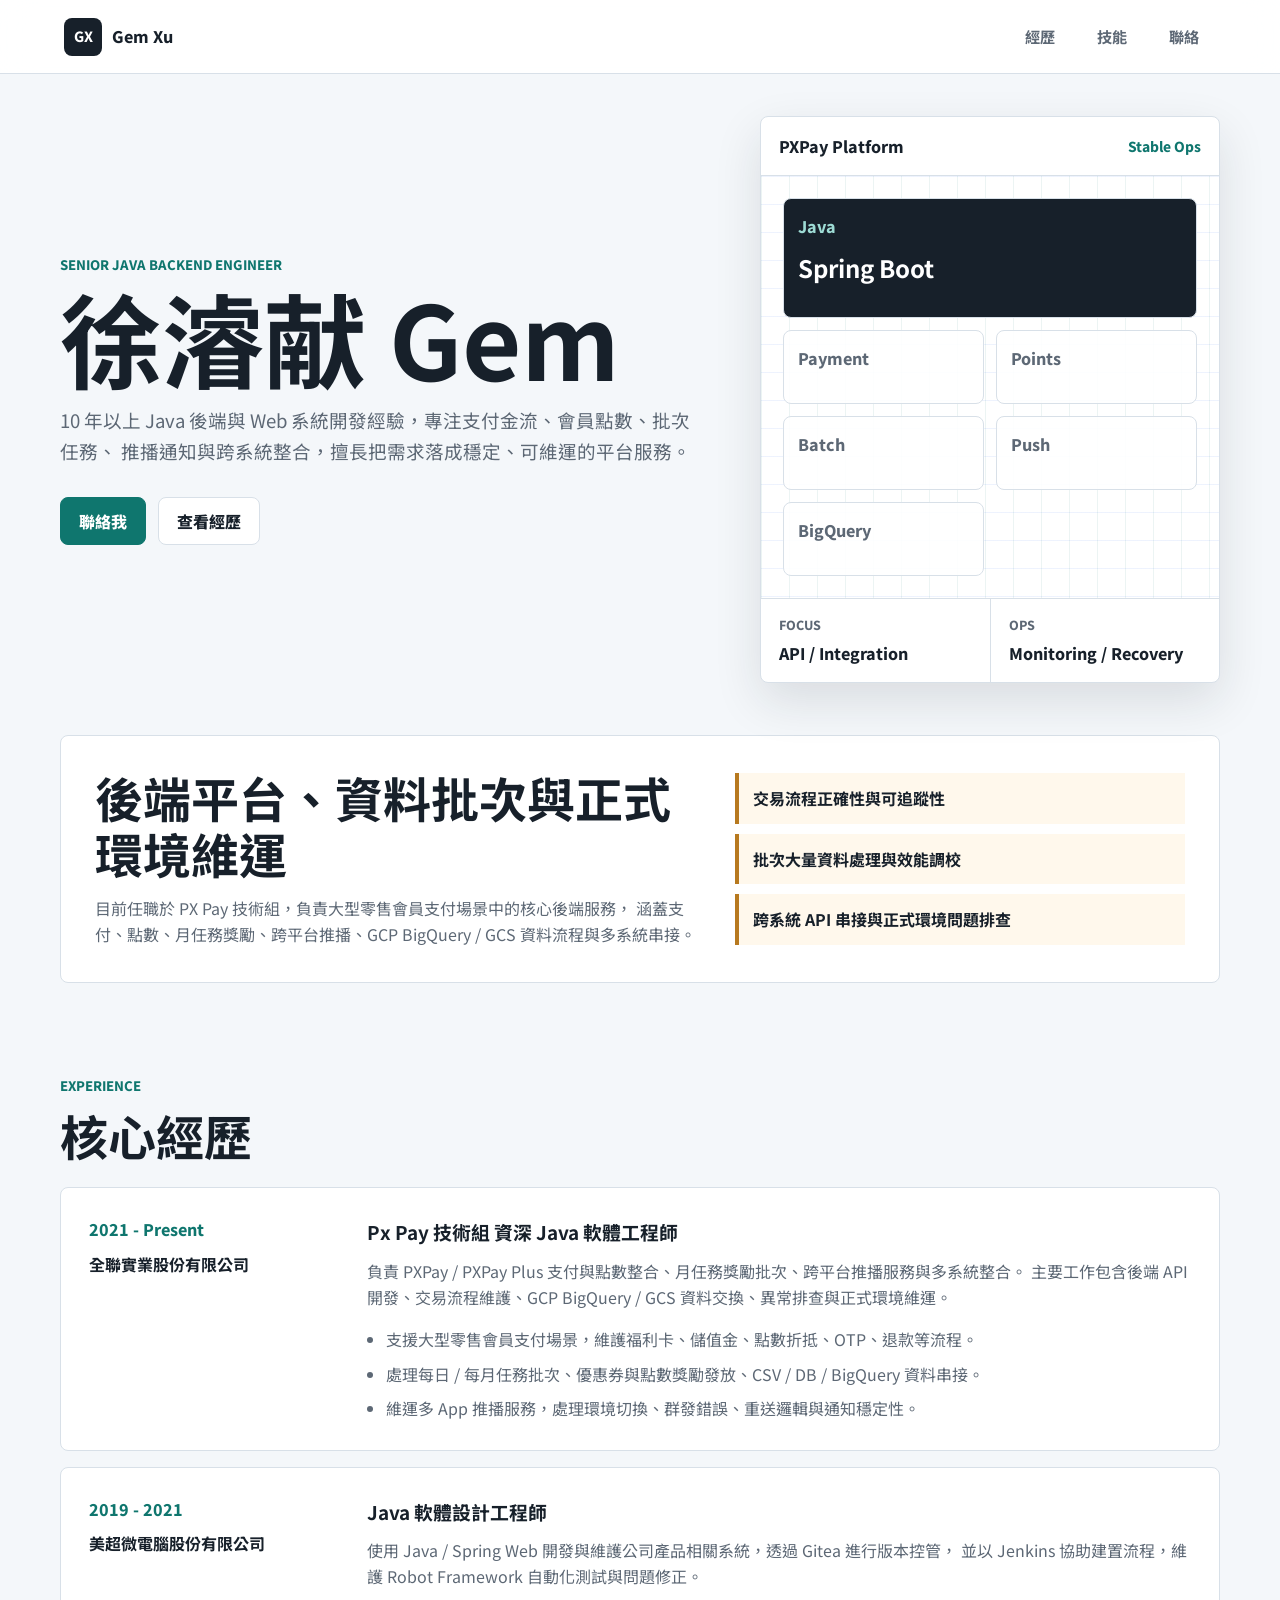
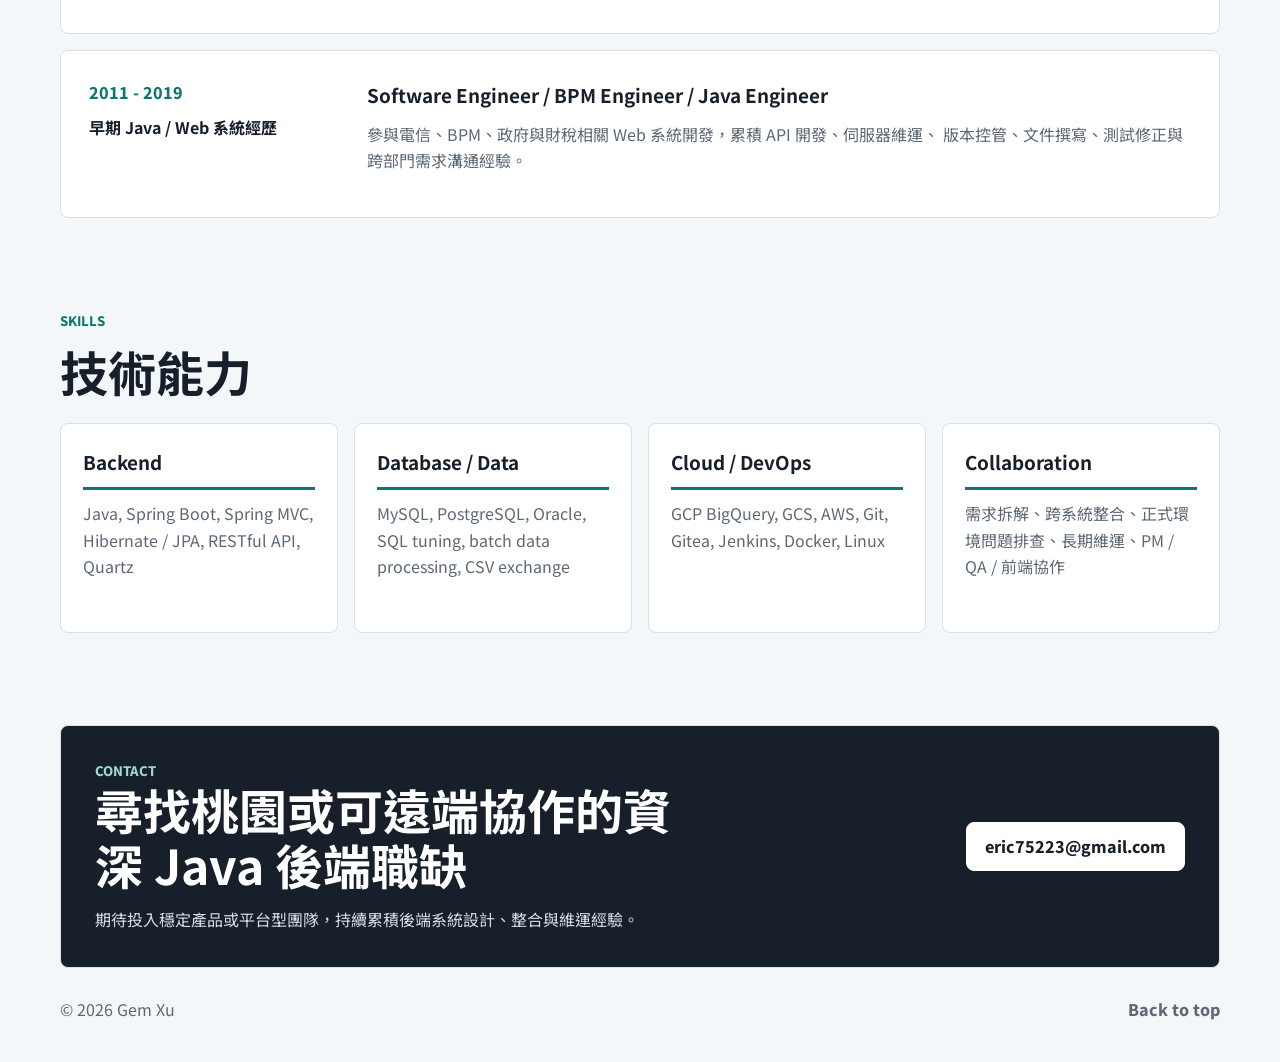
==== index.html @ e2e2501b "Add personal portfolio page" ====
<!doctype html>
<html lang="zh-Hant">
  <head>
    <meta charset="utf-8">
    <meta name="viewport" content="width=device-width, initial-scale=1">
    <meta name="description" content="徐濬献 Gem - Senior Java Backend Engineer portfolio">
    <title>Gem Xu | Senior Java Backend Engineer</title>
    <link rel="preconnect" href="https://fonts.googleapis.com">
    <link rel="preconnect" href="https://fonts.gstatic.com" crossorigin>
    <link href="https://fonts.googleapis.com/css2?family=Noto+Sans+TC:wght@400;500;700;800&display=swap" rel="stylesheet">
    <link rel="stylesheet" href="styles.css?v=1">
  </head>
  <body>
    <header class="site-header">
      <a class="brand" href="#top" aria-label="Gem Xu home">
        <span class="brand-mark">GX</span>
        <span>Gem Xu</span>
      </a>
      <nav class="nav" aria-label="Primary navigation">
        <a href="#work">經歷</a>
        <a href="#skills">技能</a>
        <a href="#contact">聯絡</a>
      </nav>
    </header>

    <main id="top">
      <section class="hero" aria-labelledby="hero-title">
        <div class="hero-copy">
          <p class="eyebrow">Senior Java Backend Engineer</p>
          <h1 id="hero-title">徐濬献 Gem</h1>
          <p class="lead">
            10 年以上 Java 後端與 Web 系統開發經驗，專注支付金流、會員點數、批次任務、
            推播通知與跨系統整合，擅長把需求落成穩定、可維運的平台服務。
          </p>
          <div class="hero-actions">
            <a class="button primary" href="mailto:eric75223@gmail.com">聯絡我</a>
            <a class="button secondary" href="#work">查看經歷</a>
          </div>
        </div>

        <div class="system-card" aria-label="Backend system overview">
          <div class="system-card-top">
            <span>PXPay Platform</span>
            <span class="status">Stable Ops</span>
          </div>
          <div class="system-map">
            <div class="node main-node">
              <span>Java</span>
              <strong>Spring Boot</strong>
            </div>
            <div class="node">Payment</div>
            <div class="node">Points</div>
            <div class="node">Batch</div>
            <div class="node">Push</div>
            <div class="node">BigQuery</div>
          </div>
          <dl class="system-stats">
            <div>
              <dt>Focus</dt>
              <dd>API / Integration</dd>
            </div>
            <div>
              <dt>Ops</dt>
              <dd>Monitoring / Recovery</dd>
            </div>
          </dl>
        </div>
      </section>

      <section class="summary" aria-label="Professional summary">
        <div>
          <h2>後端平台、資料批次與正式環境維運</h2>
          <p>
            目前任職於 PX Pay 技術組，負責大型零售會員支付場景中的核心後端服務，
            涵蓋支付、點數、月任務獎勵、跨平台推播、GCP BigQuery / GCS 資料流程與多系統串接。
          </p>
        </div>
        <ul class="highlights">
          <li>交易流程正確性與可追蹤性</li>
          <li>批次大量資料處理與效能調校</li>
          <li>跨系統 API 串接與正式環境問題排查</li>
        </ul>
      </section>

      <section id="work" class="section">
        <div class="section-heading">
          <p class="eyebrow">Experience</p>
          <h2>核心經歷</h2>
        </div>

        <div class="timeline">
          <article class="role">
            <div class="role-meta">
              <span>2021 - Present</span>
              <strong>全聯實業股份有限公司</strong>
            </div>
            <div class="role-body">
              <h3>Px Pay 技術組 資深 Java 軟體工程師</h3>
              <p>
                負責 PXPay / PXPay Plus 支付與點數整合、月任務獎勵批次、跨平台推播服務與多系統整合。
                主要工作包含後端 API 開發、交易流程維護、GCP BigQuery / GCS 資料交換、異常排查與正式環境維運。
              </p>
              <ul>
                <li>支援大型零售會員支付場景，維護福利卡、儲值金、點數折抵、OTP、退款等流程。</li>
                <li>處理每日 / 每月任務批次、優惠券與點數獎勵發放、CSV / DB / BigQuery 資料串接。</li>
                <li>維運多 App 推播服務，處理環境切換、群發錯誤、重送邏輯與通知穩定性。</li>
              </ul>
            </div>
          </article>

          <article class="role">
            <div class="role-meta">
              <span>2019 - 2021</span>
              <strong>美超微電腦股份有限公司</strong>
            </div>
            <div class="role-body">
              <h3>Java 軟體設計工程師</h3>
              <p>
                使用 Java / Spring Web 開發與維護公司產品相關系統，透過 Gitea 進行版本控管，
                並以 Jenkins 協助建置流程，維護 Robot Framework 自動化測試與問題修正。
              </p>
            </div>
          </article>

          <article class="role">
            <div class="role-meta">
              <span>2011 - 2019</span>
              <strong>早期 Java / Web 系統經歷</strong>
            </div>
            <div class="role-body">
              <h3>Software Engineer / BPM Engineer / Java Engineer</h3>
              <p>
                參與電信、BPM、政府與財稅相關 Web 系統開發，累積 API 開發、伺服器維運、
                版本控管、文件撰寫、測試修正與跨部門需求溝通經驗。
              </p>
            </div>
          </article>
        </div>
      </section>

      <section id="skills" class="section skill-section">
        <div class="section-heading">
          <p class="eyebrow">Skills</p>
          <h2>技術能力</h2>
        </div>
        <div class="skill-grid">
          <div class="skill-group">
            <h3>Backend</h3>
            <p>Java, Spring Boot, Spring MVC, Hibernate / JPA, RESTful API, Quartz</p>
          </div>
          <div class="skill-group">
            <h3>Database / Data</h3>
            <p>MySQL, PostgreSQL, Oracle, SQL tuning, batch data processing, CSV exchange</p>
          </div>
          <div class="skill-group">
            <h3>Cloud / DevOps</h3>
            <p>GCP BigQuery, GCS, AWS, Git, Gitea, Jenkins, Docker, Linux</p>
          </div>
          <div class="skill-group">
            <h3>Collaboration</h3>
            <p>需求拆解、跨系統整合、正式環境問題排查、長期維運、PM / QA / 前端協作</p>
          </div>
        </div>
      </section>

      <section id="contact" class="contact">
        <div>
          <p class="eyebrow">Contact</p>
          <h2>尋找桃園或可遠端協作的資深 Java 後端職缺</h2>
          <p>
            期待投入穩定產品或平台型團隊，持續累積後端系統設計、整合與維運經驗。
          </p>
        </div>
        <a class="button primary" href="mailto:eric75223@gmail.com">eric75223@gmail.com</a>
      </section>
    </main>

    <footer class="footer">
      <span>© <span id="year"></span> Gem Xu</span>
      <a href="#top">Back to top</a>
    </footer>

    <script src="script.js"></script>
  </body>
</html>
---- styles.css ----
:root {
  color-scheme: light;
  --ink: #17202a;
  --muted: #5d6875;
  --line: #d8e0e8;
  --panel: #ffffff;
  --soft: #f4f7fa;
  --teal: #0f766e;
  --blue: #2563eb;
  --gold: #b7791f;
  --shadow: 0 18px 48px rgba(23, 32, 42, 0.12);
}

* {
  box-sizing: border-box;
}

html {
  scroll-behavior: smooth;
}

body {
  margin: 0;
  background: var(--soft);
  color: var(--ink);
  font-family: "Noto Sans TC", system-ui, -apple-system, BlinkMacSystemFont, "Segoe UI", sans-serif;
  line-height: 1.65;
}

a {
  color: inherit;
  text-decoration: none;
}

.site-header {
  position: sticky;
  top: 0;
  z-index: 20;
  display: flex;
  align-items: center;
  justify-content: space-between;
  gap: 24px;
  padding: 16px clamp(20px, 5vw, 72px);
  background: rgba(255, 255, 255, 0.92);
  border-bottom: 1px solid var(--line);
  backdrop-filter: blur(16px);
}

.brand,
.nav,
.hero-actions,
.system-card-top,
.system-stats,
.footer {
  display: flex;
  align-items: center;
}

.brand {
  gap: 10px;
  font-weight: 800;
}

.brand-mark {
  display: grid;
  place-items: center;
  width: 38px;
  height: 38px;
  border-radius: 8px;
  background: var(--ink);
  color: #fff;
  font-size: 0.88rem;
  letter-spacing: 0;
}

.nav {
  gap: 8px;
}

.nav a {
  min-width: 64px;
  padding: 8px 12px;
  border-radius: 8px;
  color: var(--muted);
  font-size: 0.95rem;
  font-weight: 700;
  text-align: center;
}

.nav a:hover {
  background: #e8eef4;
  color: var(--ink);
}

main {
  width: min(1160px, calc(100% - 40px));
  margin: 0 auto;
}

.hero {
  display: grid;
  grid-template-columns: minmax(0, 1fr) minmax(340px, 460px);
  gap: clamp(28px, 5vw, 72px);
  align-items: center;
  min-height: clamp(620px, 72vh, 780px);
  padding: 42px 0 52px;
}

.eyebrow {
  margin: 0 0 12px;
  color: var(--teal);
  font-size: 0.82rem;
  font-weight: 800;
  letter-spacing: 0;
  text-transform: uppercase;
}

h1,
h2,
h3,
p {
  margin-top: 0;
}

h1 {
  margin-bottom: 20px;
  font-size: clamp(3rem, 8vw, 6.7rem);
  line-height: 0.95;
  letter-spacing: 0;
}

h2 {
  margin-bottom: 14px;
  font-size: clamp(1.8rem, 4vw, 3rem);
  line-height: 1.15;
  letter-spacing: 0;
}

h3 {
  margin-bottom: 10px;
  font-size: 1.18rem;
}

.lead {
  max-width: 680px;
  color: var(--muted);
  font-size: 1.16rem;
}

.hero-actions {
  flex-wrap: wrap;
  gap: 12px;
  margin-top: 30px;
}

.button {
  display: inline-flex;
  align-items: center;
  justify-content: center;
  min-height: 46px;
  padding: 10px 18px;
  border: 1px solid var(--line);
  border-radius: 8px;
  font-weight: 800;
}

.button.primary {
  border-color: var(--teal);
  background: var(--teal);
  color: #fff;
}

.button.secondary {
  background: #fff;
  color: var(--ink);
}

.system-card {
  overflow: hidden;
  border: 1px solid var(--line);
  border-radius: 8px;
  background: var(--panel);
  box-shadow: var(--shadow);
}

.system-card-top {
  justify-content: space-between;
  padding: 16px 18px;
  border-bottom: 1px solid var(--line);
  font-weight: 800;
}

.status {
  color: var(--teal);
  font-size: 0.86rem;
}

.system-map {
  display: grid;
  grid-template-columns: repeat(2, minmax(0, 1fr));
  gap: 12px;
  padding: 22px;
  background:
    linear-gradient(90deg, rgba(15, 118, 110, 0.08) 1px, transparent 1px),
    linear-gradient(rgba(37, 99, 235, 0.08) 1px, transparent 1px);
  background-size: 28px 28px;
}

.node {
  min-height: 74px;
  padding: 14px;
  border: 1px solid var(--line);
  border-radius: 8px;
  background: rgba(255, 255, 255, 0.9);
  color: var(--muted);
  font-weight: 800;
}

.main-node {
  grid-column: 1 / -1;
  min-height: 120px;
  background: var(--ink);
  color: #fff;
}

.main-node span,
.node strong {
  display: block;
}

.main-node span {
  color: #9ddbd4;
}

.main-node strong {
  margin-top: 8px;
  font-size: 1.5rem;
}

.system-stats {
  gap: 0;
  margin: 0;
  border-top: 1px solid var(--line);
}

.system-stats div {
  flex: 1;
  padding: 16px 18px;
}

.system-stats div + div {
  border-left: 1px solid var(--line);
}

dt {
  color: var(--muted);
  font-size: 0.78rem;
  font-weight: 800;
  text-transform: uppercase;
}

dd {
  margin: 4px 0 0;
  font-weight: 800;
}

.summary,
.contact {
  display: grid;
  grid-template-columns: minmax(0, 1.15fr) minmax(280px, 0.85fr);
  gap: 32px;
  align-items: center;
  padding: 34px;
  border: 1px solid var(--line);
  border-radius: 8px;
  background: var(--panel);
}

.summary p,
.contact p {
  margin-bottom: 0;
  color: var(--muted);
}

.highlights {
  display: grid;
  gap: 10px;
  margin: 0;
  padding: 0;
  list-style: none;
}

.highlights li {
  padding: 12px 14px;
  border-left: 4px solid var(--gold);
  background: #fff8ec;
  font-weight: 700;
}

.section {
  padding: 92px 0 0;
}

.section-heading {
  margin-bottom: 24px;
}

.timeline {
  display: grid;
  gap: 16px;
}

.role {
  display: grid;
  grid-template-columns: 250px minmax(0, 1fr);
  gap: 28px;
  padding: 28px;
  border: 1px solid var(--line);
  border-radius: 8px;
  background: var(--panel);
}

.role-meta {
  color: var(--muted);
}

.role-meta span,
.role-meta strong {
  display: block;
}

.role-meta span {
  margin-bottom: 8px;
  color: var(--teal);
  font-weight: 800;
}

.role-meta strong {
  color: var(--ink);
}

.role-body p,
.role-body li,
.skill-group p {
  color: var(--muted);
}

.role-body ul {
  display: grid;
  gap: 8px;
  margin: 16px 0 0;
  padding-left: 1.2rem;
}

.skill-grid {
  display: grid;
  grid-template-columns: repeat(4, minmax(0, 1fr));
  gap: 16px;
}

.skill-group {
  min-height: 210px;
  padding: 22px;
  border: 1px solid var(--line);
  border-radius: 8px;
  background: var(--panel);
}

.skill-group h3 {
  padding-bottom: 10px;
  border-bottom: 3px solid var(--teal);
}

.contact {
  margin: 92px 0 0;
  background: var(--ink);
  color: #fff;
}

.contact .eyebrow {
  color: #9ddbd4;
}

.contact p {
  color: #d6dde6;
}

.contact .button {
  justify-self: end;
  border-color: #fff;
  background: #fff;
  color: var(--ink);
}

.footer {
  justify-content: space-between;
  width: min(1160px, calc(100% - 40px));
  margin: 0 auto;
  padding: 28px 0 40px;
  color: var(--muted);
}

.footer a {
  font-weight: 800;
}

@media (max-width: 900px) {
  .site-header {
    align-items: flex-start;
    flex-direction: column;
  }

  .hero,
  .summary,
  .contact,
  .role,
  .skill-grid {
    grid-template-columns: 1fr;
  }

  .hero {
    min-height: auto;
    padding-top: 42px;
  }

  .contact .button {
    justify-self: start;
  }
}

@media (max-width: 560px) {
  main,
  .footer {
    width: min(100% - 28px, 1160px);
  }

  .nav {
    width: 100%;
    justify-content: space-between;
  }

  .nav a {
    min-width: 0;
    flex: 1;
  }

  .system-map {
    grid-template-columns: 1fr;
  }

  .summary,
  .contact,
  .role,
  .skill-group {
    padding: 20px;
  }
}
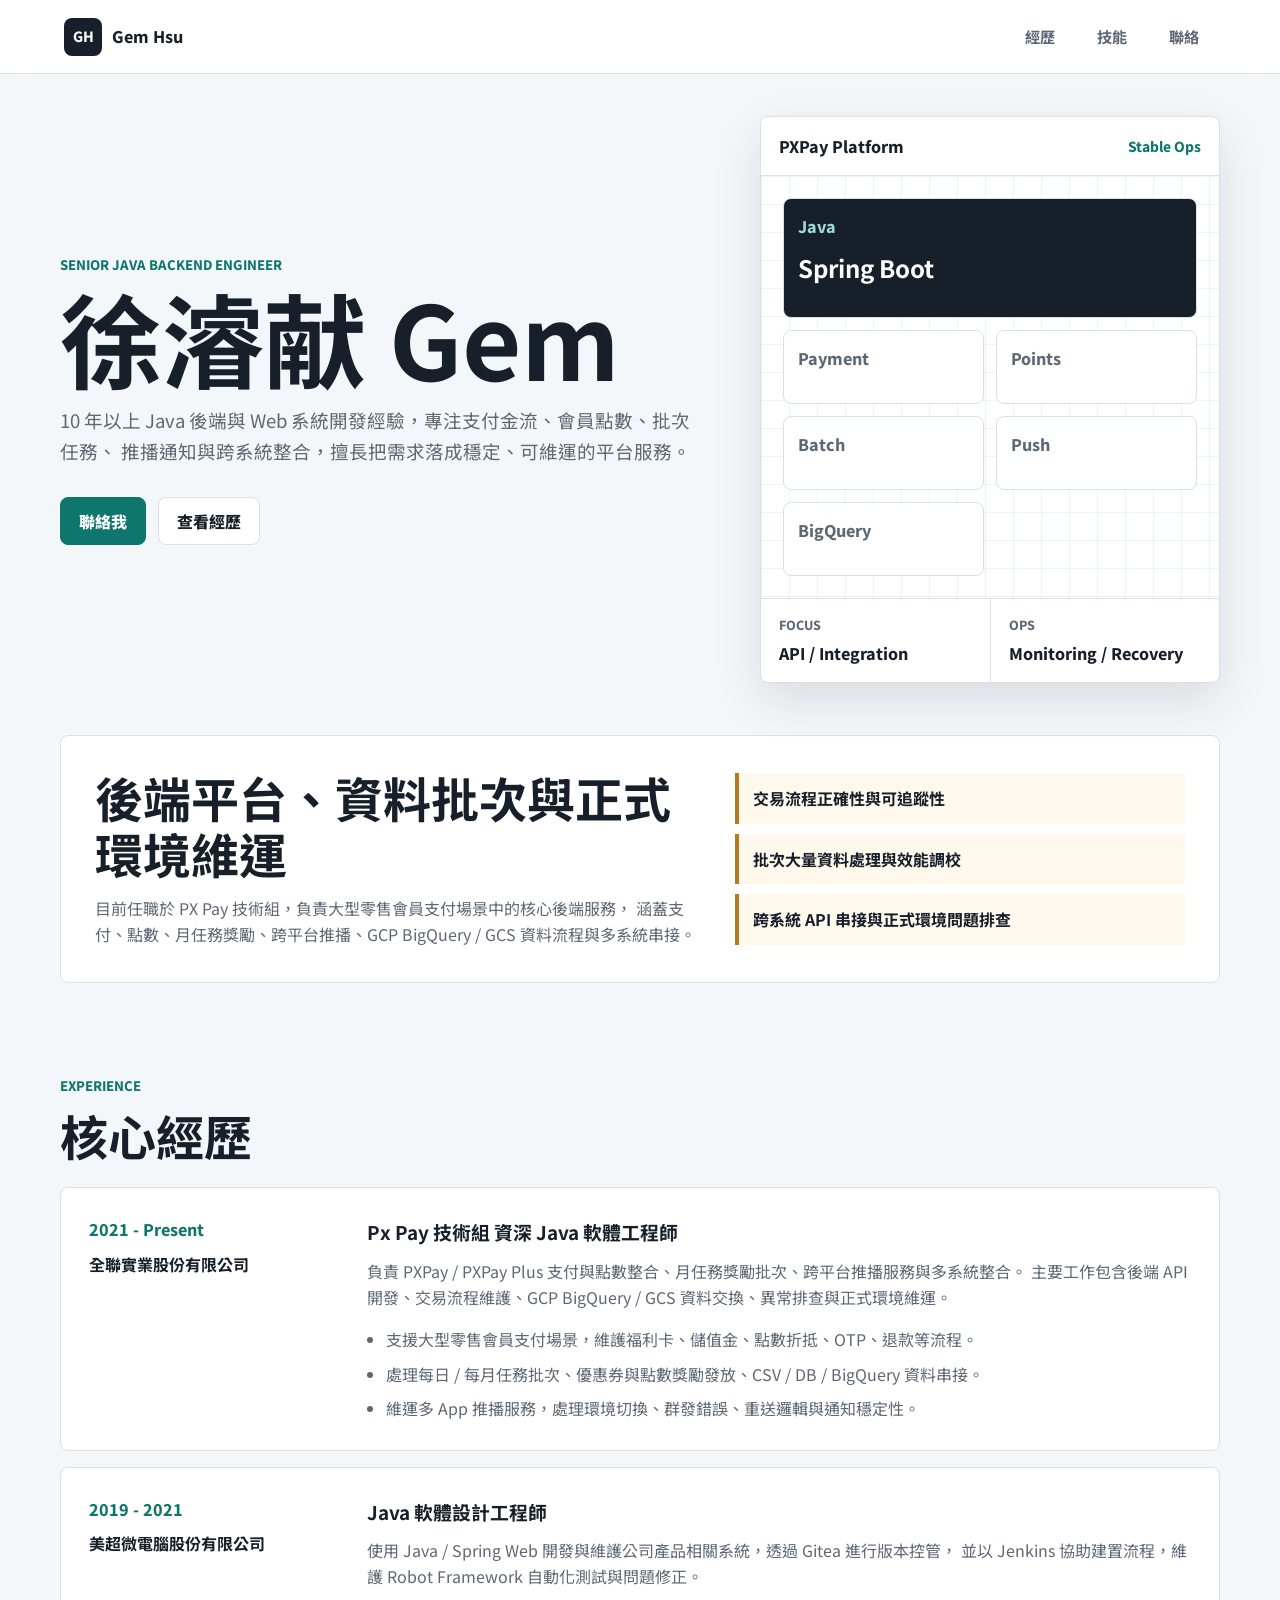
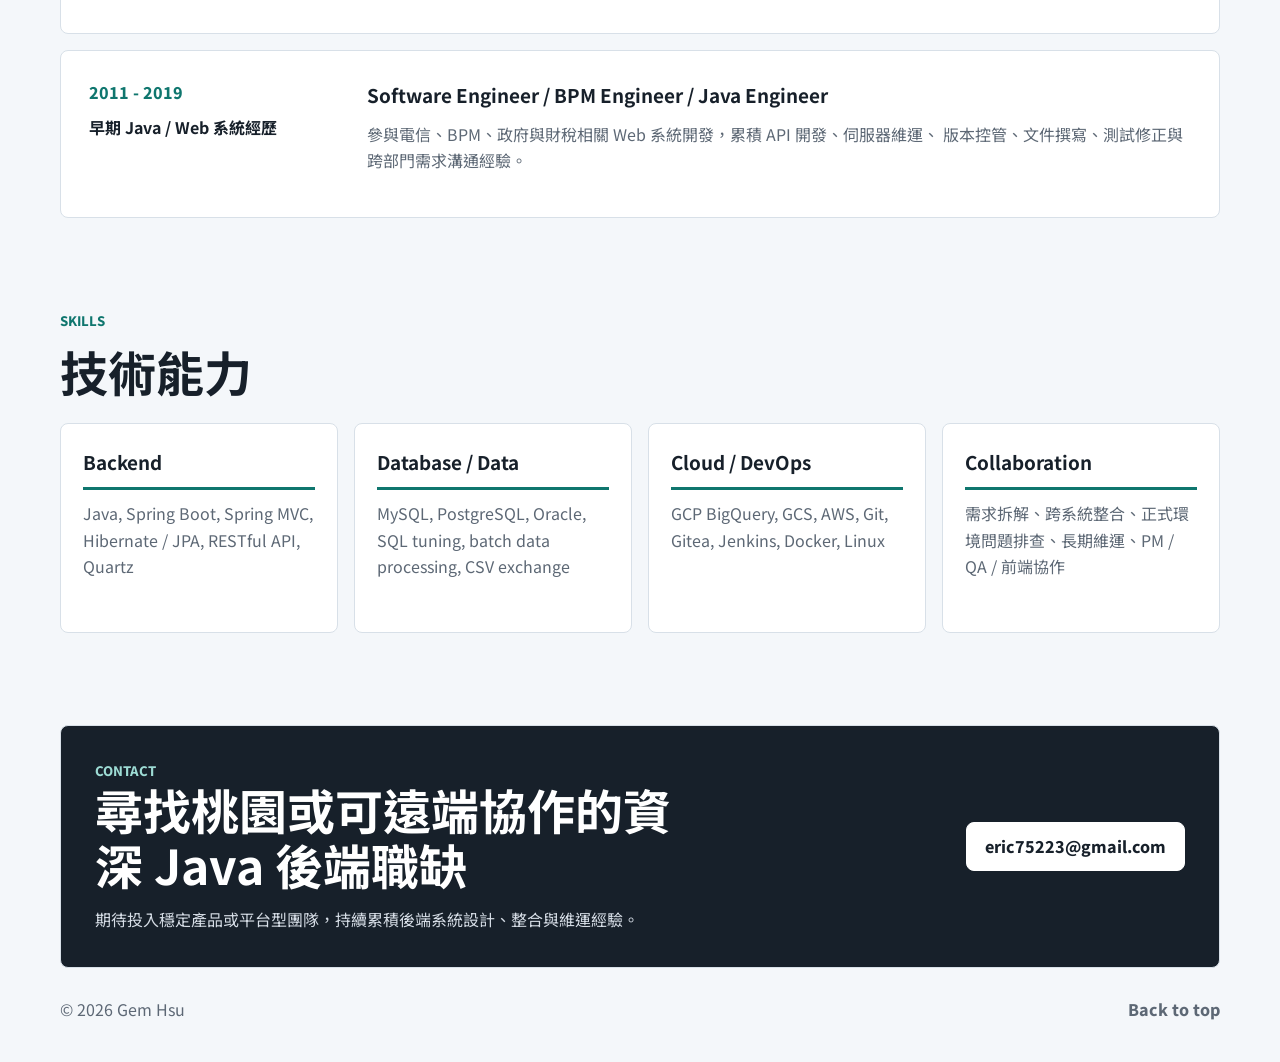
==== commit 8c03fb4e: "Fix portfolio name spelling" ====
--- a/index.html
+++ b/index.html
@@ -4,7 +4,7 @@
     <meta charset="utf-8">
     <meta name="viewport" content="width=device-width, initial-scale=1">
     <meta name="description" content="徐濬献 Gem - Senior Java Backend Engineer portfolio">
-    <title>Gem Xu | Senior Java Backend Engineer</title>
+    <title>Gem Hsu | Senior Java Backend Engineer</title>
     <link rel="preconnect" href="https://fonts.googleapis.com">
     <link rel="preconnect" href="https://fonts.gstatic.com" crossorigin>
     <link href="https://fonts.googleapis.com/css2?family=Noto+Sans+TC:wght@400;500;700;800&display=swap" rel="stylesheet">
@@ -12,9 +12,9 @@
   </head>
   <body>
     <header class="site-header">
-      <a class="brand" href="#top" aria-label="Gem Xu home">
-        <span class="brand-mark">GX</span>
-        <span>Gem Xu</span>
+      <a class="brand" href="#top" aria-label="Gem Hsu home">
+        <span class="brand-mark">GH</span>
+        <span>Gem Hsu</span>
       </a>
       <nav class="nav" aria-label="Primary navigation">
         <a href="#work">經歷</a>
@@ -176,7 +176,7 @@
     </main>
 
     <footer class="footer">
-      <span>© <span id="year"></span> Gem Xu</span>
+      <span>© <span id="year"></span> Gem Hsu</span>
       <a href="#top">Back to top</a>
     </footer>
 
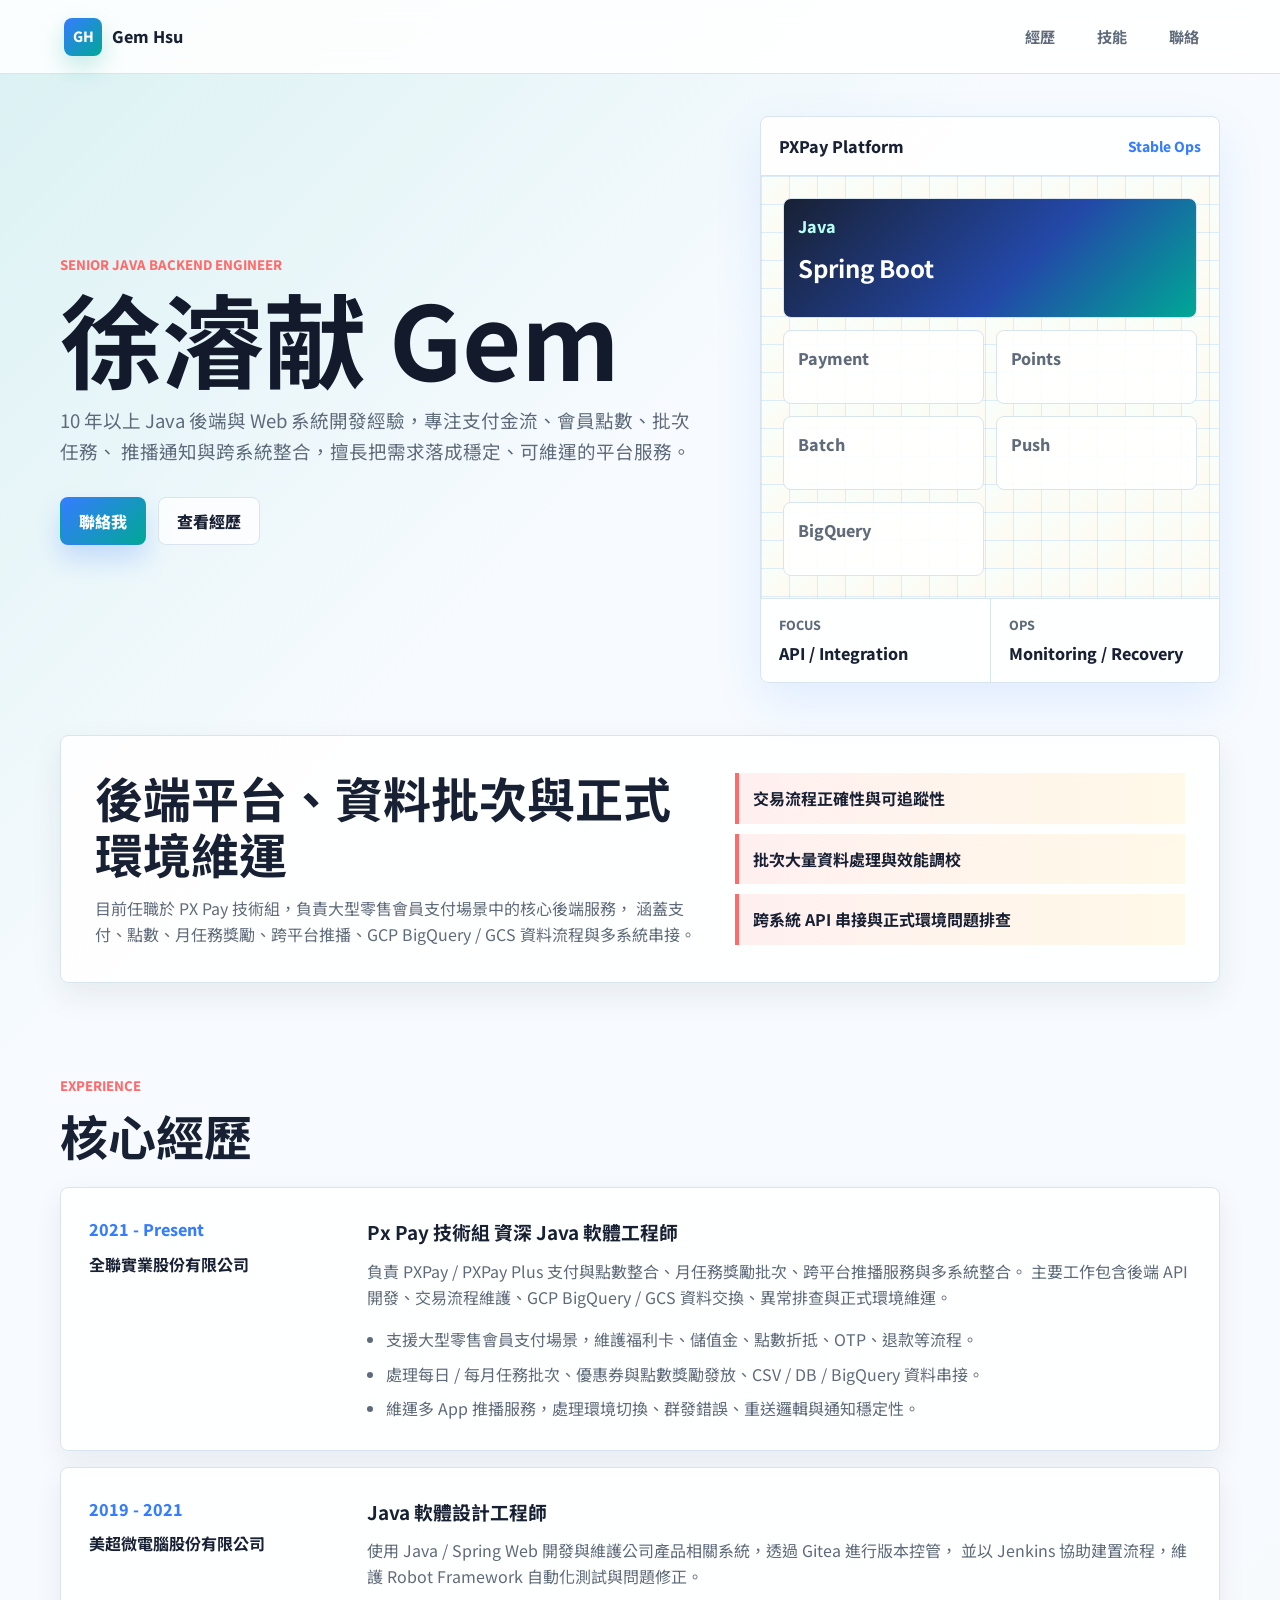
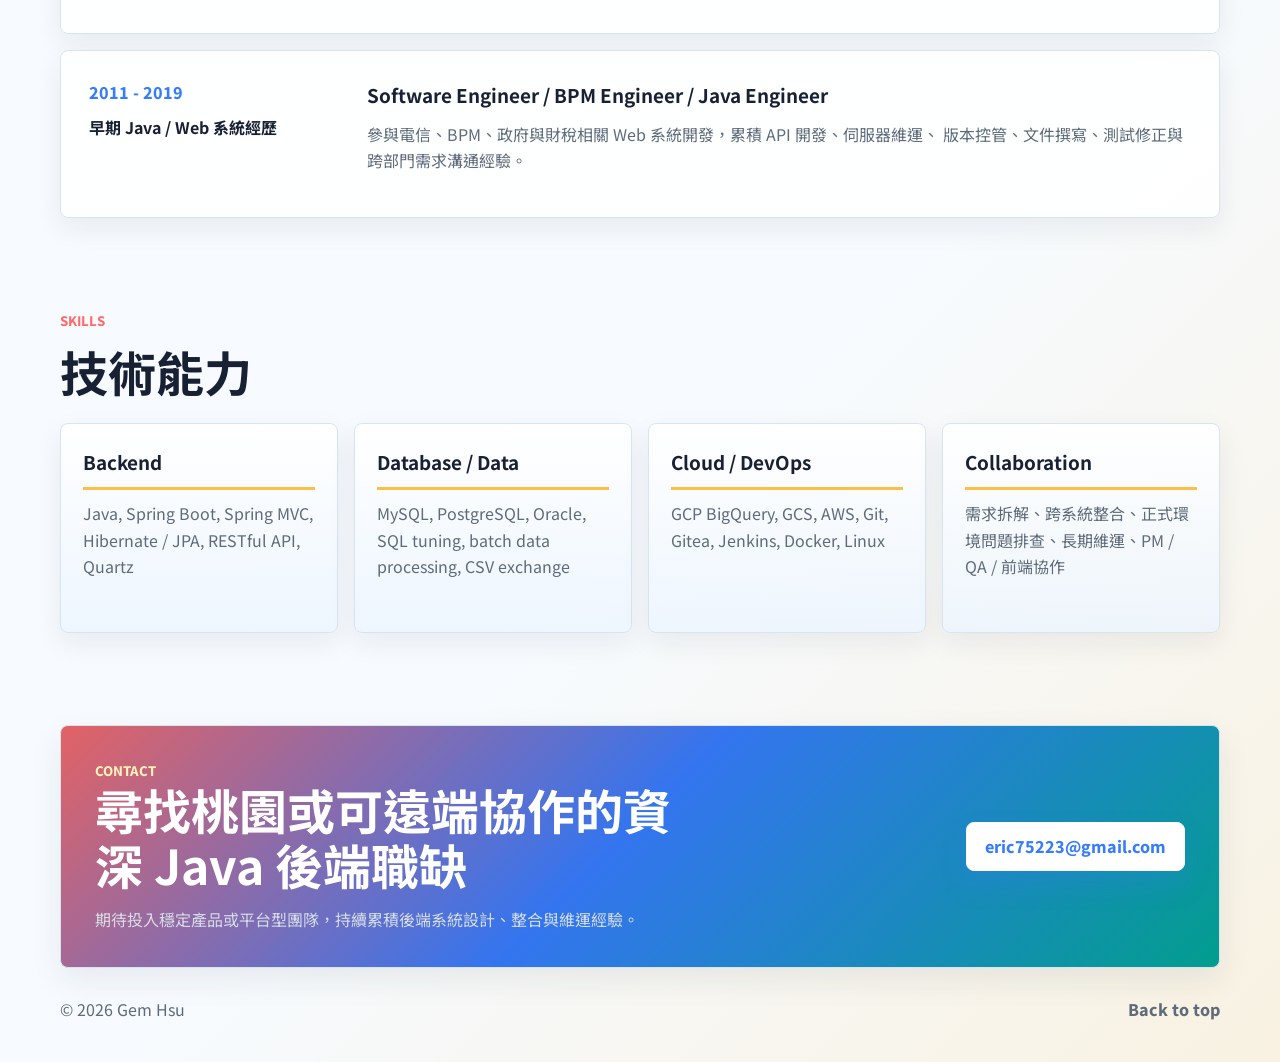
==== commit 781da7e4: "Refresh portfolio color palette" ====
--- a/index.html
+++ b/index.html
@@ -8,7 +8,7 @@
     <link rel="preconnect" href="https://fonts.googleapis.com">
     <link rel="preconnect" href="https://fonts.gstatic.com" crossorigin>
     <link href="https://fonts.googleapis.com/css2?family=Noto+Sans+TC:wght@400;500;700;800&display=swap" rel="stylesheet">
-    <link rel="stylesheet" href="styles.css?v=1">
+    <link rel="stylesheet" href="styles.css?v=2">
   </head>
   <body>
     <header class="site-header">
--- a/styles.css
+++ b/styles.css
@@ -1,14 +1,16 @@
 :root {
   color-scheme: light;
-  --ink: #17202a;
-  --muted: #5d6875;
-  --line: #d8e0e8;
+  --ink: #182033;
+  --muted: #5f6b7a;
+  --line: #d9e5ee;
   --panel: #ffffff;
-  --soft: #f4f7fa;
-  --teal: #0f766e;
-  --blue: #2563eb;
-  --gold: #b7791f;
-  --shadow: 0 18px 48px rgba(23, 32, 42, 0.12);
+  --soft: #f7fbff;
+  --teal: #00a896;
+  --blue: #367cff;
+  --coral: #ff6b6b;
+  --gold: #ffbf47;
+  --sky: #eaf4ff;
+  --shadow: 0 18px 48px rgba(54, 124, 255, 0.12);
 }
 
 * {
@@ -21,7 +23,10 @@
 
 body {
   margin: 0;
-  background: var(--soft);
+  background:
+    linear-gradient(135deg, rgba(0, 168, 150, 0.12), transparent 28%),
+    linear-gradient(315deg, rgba(255, 191, 71, 0.16), transparent 30%),
+    var(--soft);
   color: var(--ink);
   font-family: "Noto Sans TC", system-ui, -apple-system, BlinkMacSystemFont, "Segoe UI", sans-serif;
   line-height: 1.65;
@@ -41,7 +46,7 @@
   justify-content: space-between;
   gap: 24px;
   padding: 16px clamp(20px, 5vw, 72px);
-  background: rgba(255, 255, 255, 0.92);
+  background: rgba(255, 255, 255, 0.88);
   border-bottom: 1px solid var(--line);
   backdrop-filter: blur(16px);
 }
@@ -67,10 +72,11 @@
   width: 38px;
   height: 38px;
   border-radius: 8px;
-  background: var(--ink);
+  background: linear-gradient(135deg, var(--blue), var(--teal));
   color: #fff;
   font-size: 0.88rem;
   letter-spacing: 0;
+  box-shadow: 0 10px 24px rgba(0, 168, 150, 0.24);
 }
 
 .nav {
@@ -88,8 +94,8 @@
 }
 
 .nav a:hover {
-  background: #e8eef4;
-  color: var(--ink);
+  background: var(--sky);
+  color: var(--blue);
 }
 
 main {
@@ -108,7 +114,7 @@
 
 .eyebrow {
   margin: 0 0 12px;
-  color: var(--teal);
+  color: var(--coral);
   font-size: 0.82rem;
   font-weight: 800;
   letter-spacing: 0;
@@ -127,6 +133,7 @@
   font-size: clamp(3rem, 8vw, 6.7rem);
   line-height: 0.95;
   letter-spacing: 0;
+  color: #121a2c;
 }
 
 h2 {
@@ -162,16 +169,22 @@
   border: 1px solid var(--line);
   border-radius: 8px;
   font-weight: 800;
+  transition: transform 160ms ease, box-shadow 160ms ease, background 160ms ease;
+}
+
+.button:hover {
+  transform: translateY(-2px);
 }
 
 .button.primary {
-  border-color: var(--teal);
-  background: var(--teal);
+  border-color: transparent;
+  background: linear-gradient(135deg, var(--blue), var(--teal));
   color: #fff;
+  box-shadow: 0 14px 26px rgba(54, 124, 255, 0.22);
 }
 
 .button.secondary {
-  background: #fff;
+  background: rgba(255, 255, 255, 0.78);
   color: var(--ink);
 }
 
@@ -179,7 +192,7 @@
   overflow: hidden;
   border: 1px solid var(--line);
   border-radius: 8px;
-  background: var(--panel);
+  background: rgba(255, 255, 255, 0.9);
   box-shadow: var(--shadow);
 }
 
@@ -191,7 +204,7 @@
 }
 
 .status {
-  color: var(--teal);
+  color: var(--blue);
   font-size: 0.86rem;
 }
 
@@ -201,8 +214,9 @@
   gap: 12px;
   padding: 22px;
   background:
-    linear-gradient(90deg, rgba(15, 118, 110, 0.08) 1px, transparent 1px),
-    linear-gradient(rgba(37, 99, 235, 0.08) 1px, transparent 1px);
+    linear-gradient(90deg, rgba(0, 168, 150, 0.14) 1px, transparent 1px),
+    linear-gradient(rgba(54, 124, 255, 0.14) 1px, transparent 1px),
+    linear-gradient(135deg, #f7fffd, #fffaf0);
   background-size: 28px 28px;
 }
 
@@ -219,7 +233,7 @@
 .main-node {
   grid-column: 1 / -1;
   min-height: 120px;
-  background: var(--ink);
+  background: linear-gradient(135deg, #182033, #2348a8 58%, #00a896);
   color: #fff;
 }
 
@@ -229,7 +243,7 @@
 }
 
 .main-node span {
-  color: #9ddbd4;
+  color: #b8fff3;
 }
 
 .main-node strong {
@@ -273,7 +287,8 @@
   padding: 34px;
   border: 1px solid var(--line);
   border-radius: 8px;
-  background: var(--panel);
+  background: rgba(255, 255, 255, 0.9);
+  box-shadow: 0 12px 32px rgba(24, 32, 51, 0.08);
 }
 
 .summary p,
@@ -292,8 +307,8 @@
 
 .highlights li {
   padding: 12px 14px;
-  border-left: 4px solid var(--gold);
-  background: #fff8ec;
+  border-left: 4px solid var(--coral);
+  background: linear-gradient(90deg, #fff0f0, #fff9e8);
   font-weight: 700;
 }
 
@@ -317,7 +332,8 @@
   padding: 28px;
   border: 1px solid var(--line);
   border-radius: 8px;
-  background: var(--panel);
+  background: rgba(255, 255, 255, 0.92);
+  box-shadow: 0 10px 28px rgba(24, 32, 51, 0.07);
 }
 
 .role-meta {
@@ -331,7 +347,7 @@
 
 .role-meta span {
   margin-bottom: 8px;
-  color: var(--teal);
+  color: var(--blue);
   font-weight: 800;
 }
 
@@ -363,22 +379,25 @@
   padding: 22px;
   border: 1px solid var(--line);
   border-radius: 8px;
-  background: var(--panel);
+  background: linear-gradient(180deg, rgba(255, 255, 255, 0.96), rgba(234, 244, 255, 0.72));
+  box-shadow: 0 10px 28px rgba(24, 32, 51, 0.07);
 }
 
 .skill-group h3 {
   padding-bottom: 10px;
-  border-bottom: 3px solid var(--teal);
+  border-bottom: 3px solid var(--gold);
 }
 
 .contact {
   margin: 92px 0 0;
-  background: var(--ink);
+  background:
+    linear-gradient(135deg, rgba(255, 107, 107, 0.88), rgba(54, 124, 255, 0.92) 48%, rgba(0, 168, 150, 0.92)),
+    var(--ink);
   color: #fff;
 }
 
 .contact .eyebrow {
-  color: #9ddbd4;
+  color: #fff2b8;
 }
 
 .contact p {
@@ -389,7 +408,7 @@
   justify-self: end;
   border-color: #fff;
   background: #fff;
-  color: var(--ink);
+  color: var(--blue);
 }
 
 .footer {
